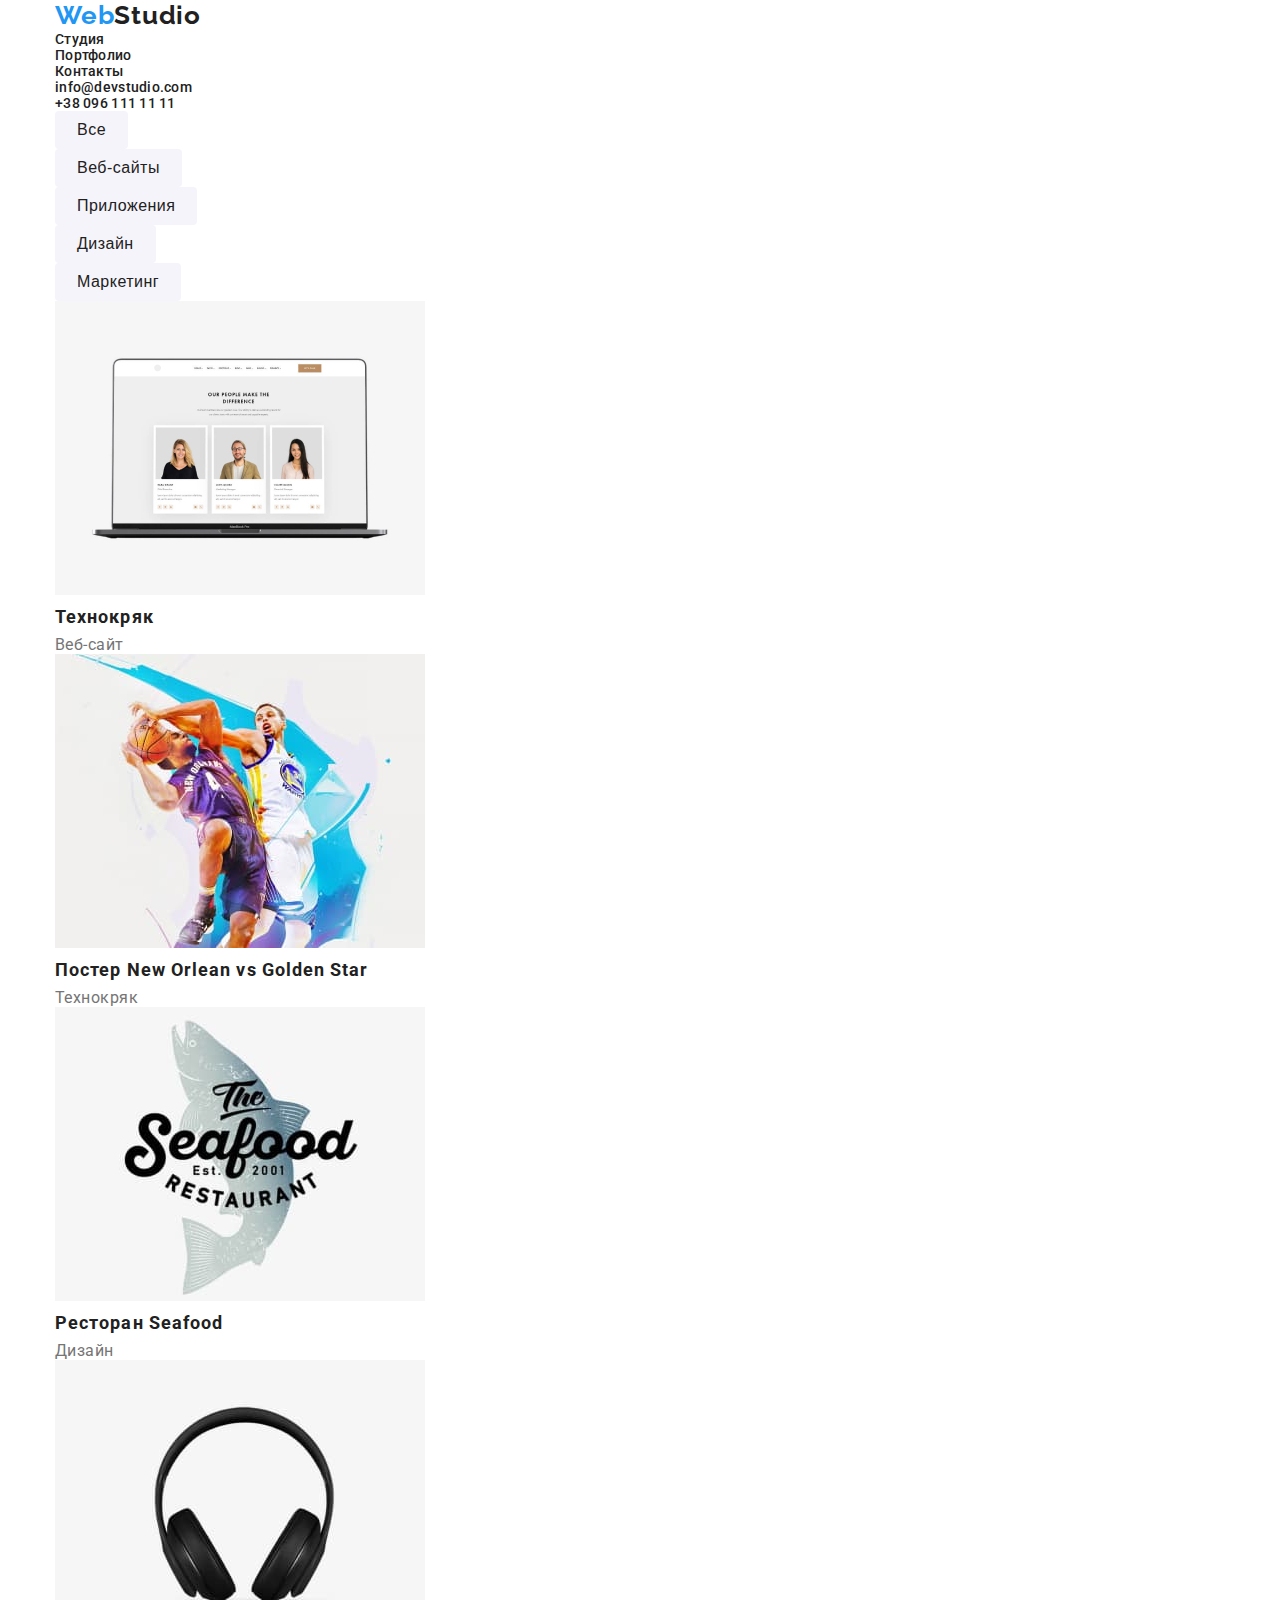
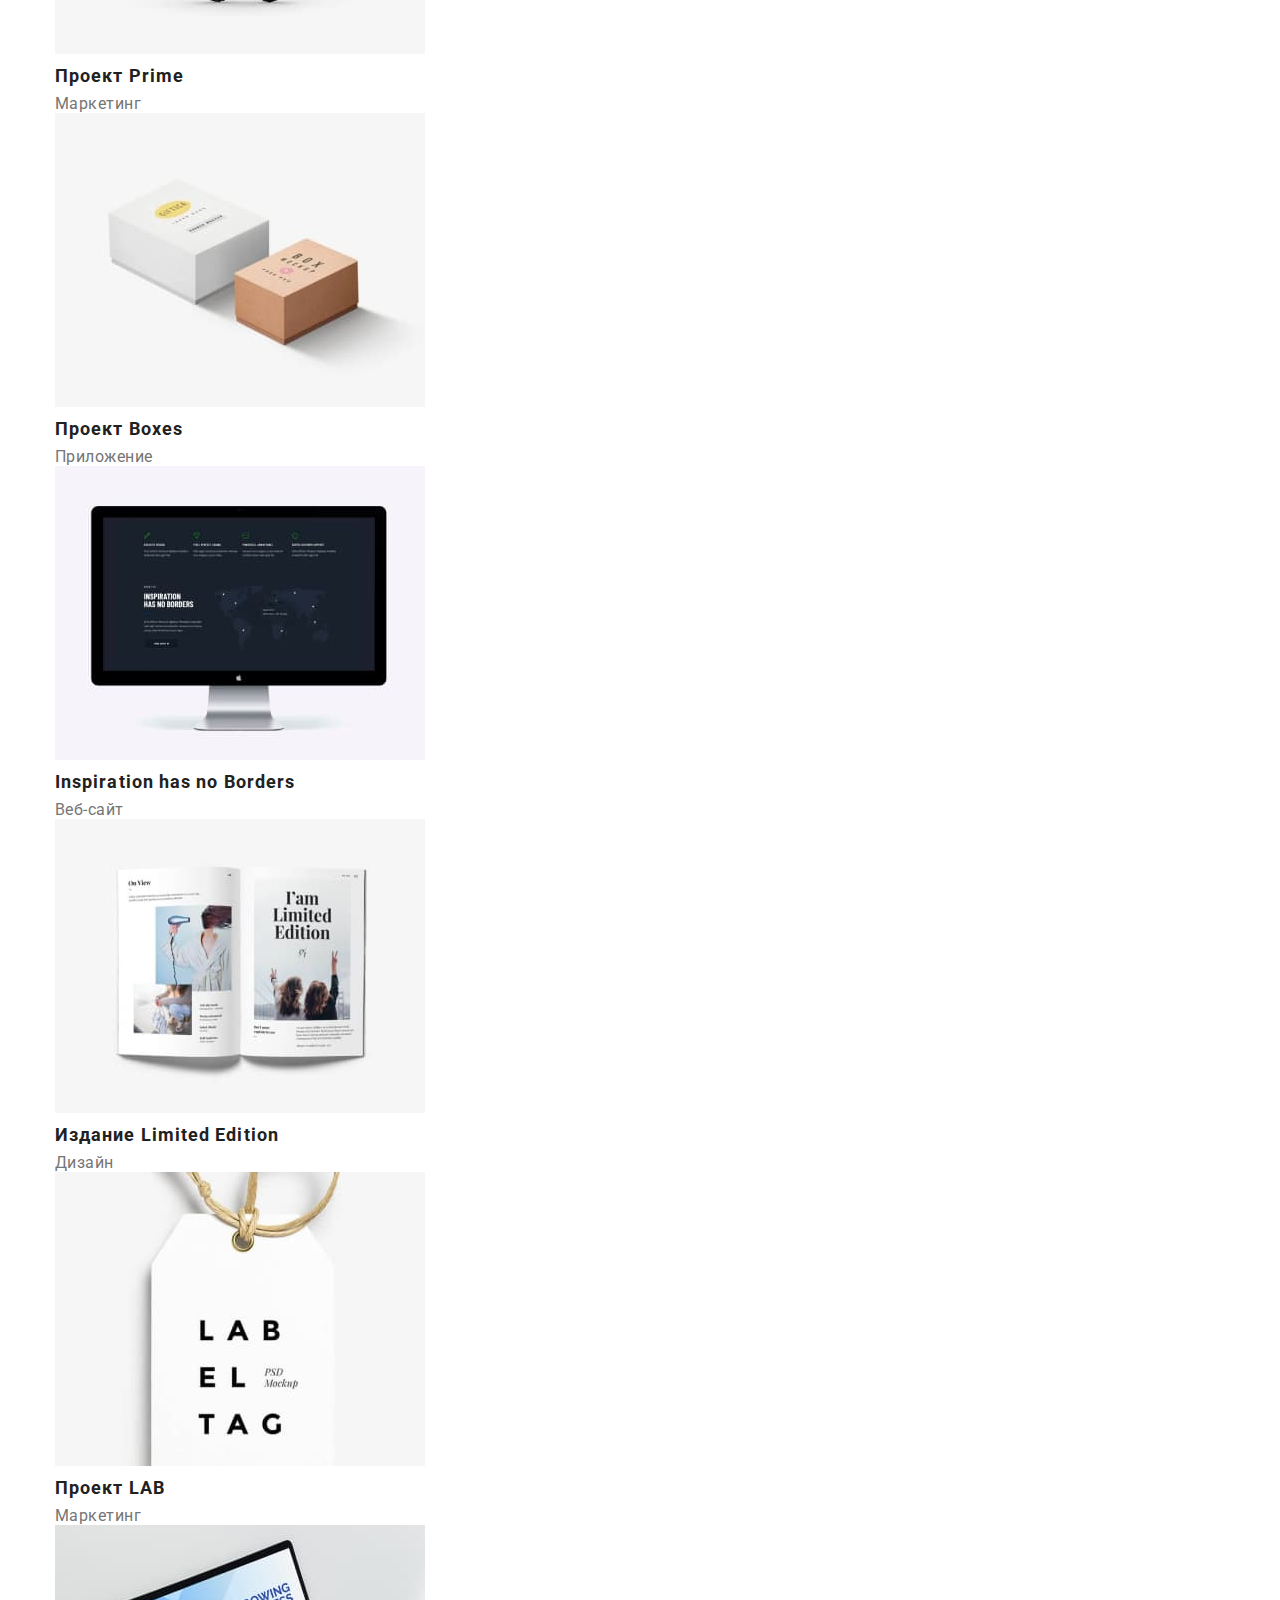
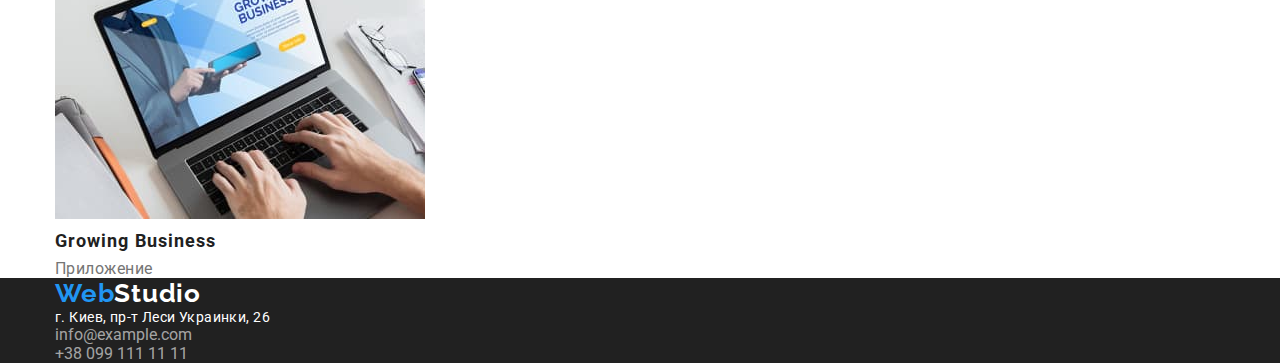
==== portfolio.html @ 6f57b1c8 "add1" ====
<!DOCTYPE html>
<html lang="ru">
<head>
    <meta charset="UTF-8">
    <meta http-equiv="X-UA-Compatible" content="IE=edge">
    <meta name="viewport" content="width=device-width, initial-scale=1.0">
    <title>Portfolio</title>
    <link rel="preconnect" href="https://fonts.gstatic.com">
    <link href="https://fonts.googleapis.com/css2?family=Raleway:wght@700&family=Roboto:wght@400;500;700;900&display=swap"
    rel="stylesheet">
    <link rel="stylesheet" href="./css/style.css">
</head>
<body>

<!--Шапка-->
<header>
    <div class="contanier">
        <a class="logo" href="#"><span class="web">Web</span><span class="studio">Studio</span></a>
        <nav>
            <ul class="nav-list">
                <li class="item"><a href="index.html">Студия</a></li>
                <li class="item"><a href="portfolio.html">Портфолио</a></li>
                <li class="item"><a href="#">Контакты</a></li>
            </ul>
        </nav>

        <ul class="nav-list">
            <li class="item"><a href="mailto:info@example.com">info@devstudio.com</a></li>
            <li class="item"><a href="tel:+380991111111">+38 096 111 11 11</a></li>
        </ul>
    </div>
</header>

<main>
    <section>
        <div class="contanier">
            <ul class="nav-list">
                <li class=""><button   class="btn" type="button">Все</button></li>
                <li class=""><button   class="btn" type="button">Веб-сайты</button></li>
                <li class=""><button   class="btn" type="button">Приложения</button></li>
                <li class=""><button   class="btn" type="button">Дизайн</button></li>
                <li class=""><button   class="btn" type="button">Маркетинг</button></li>
            </ul>

        </div>
    </section>

    <section>
        <div class="contanier">
            <ul class="nav-list">
                <li class="">
                    <a href="#"><img src="./images/img5.jpg" alt="#" width="370">
                      <h2 class="name">Технокряк</h2>
                      <p class="grup">Веб-сайт</p>
                   </a>
                </li>

                <li class="">
                    <a href="#"><img src="./images/img6.jpg" alt="#" width="370">
                        <h2 class="name">Постер New Orlean vs Golden Star</h2>
                        <p class="grup">Технокряк</p>
                    </a>
                </li>
                <li class="">
                    <a href="#"><img src="./images/img7.jpg" alt="#" width="370">
                        <h2 class="name">Ресторан Seafood</h2>
                        <p class="grup">Дизайн</p>
                    </a>
                </li>
                <li class="">
                    <a href="#"><img src="./images/img8.jpg" alt="#" width="370">
                        <h2 class="name">Проект Prime</h2>
                        <p class="grup">Маркетинг</p>
                    </a>
                </li>
                <li class="">
                    <a href="#"><img src="./images/img9.jpg" alt="#" width="370">
                        <h2 class="name">Проект Boxes</h2>
                        <p class="grup">Приложение</p>
                    </a>
                </li>
                <li class="">
                    <a href="#"><img src="./images/img10.jpg" alt="#" width="370">
                        <h2 class="name">Inspiration has no Borders</h2>
                        <p class="grup">Веб-сайт</p>
                    </a>
                </li>
                <li class="">
                    <a href="#"><img src="./images/img11.jpg" alt="#" width="370">
                        <h2 class="name">Издание Limited Edition</h2>
                        <p class="grup">Дизайн</p>
                    </a>
                </li>
                <li class="">
                    <a href="#"><img src="./images/img12.jpg" alt="#" width="370">
                        <h2 class="name">Проект LAB</h2>
                        <p class="grup">Маркетинг</p>
                    </a>
                </li>
                <li class="">
                    <a href="#"><img src="./images/img13.jpg" alt="#" width="370">
                        <h2 class="name">Growing Business</h2>
                        <p class="grup">Приложение</p>
                    </a>
                </li>
                
            </ul>
        </div>
    </section>

</main>

<!--Футер-->

<footer class="footer">
    <div class="contanier">
    
        <a class="logo" href="#"><span class="web">Web</span><span class="footer-studio">Studio</span></a> 
        <address>
            <p class="footer-adress"> г. Киев, пр-т Леси Украинки, 26</p>
            <ul class="nav-list">
                <li class="contact-footer"><a href="mailto:info@example.com">info@example.com</a></li>
                <li class="contact-footer"><a href="tel:+380991111111">+38 099 111 11 11</a></li>
            </ul>
        </address>
     
    </div>
</footer>



</body>
</html>
---- css/style.css ----
:root {
  --pretty-color: #2196f3;
  --while-color: #ffffff;
  --grey-color: #757575;
  --black-color: #212121;
  --blue-color: #2196f3;
  --light-blue:#188ce8;
  --dark-color: #2f303a;
  --light-color: #f5f4fa;
  --light-grey: rgba(255, 255, 255, 0.6);
  --sing-color:0px 4px 4px rgba(0, 0, 0, 0.15);

  --main-font: 'Roboto', sans-serif;
  --accent-font: 'Raleway', sans-serif;
}

* {
  box-sizing: border-box;
  margin: 0;
  padding: 0;
}

body {
  font-family: var(--main-font);
  font-style: normal;
  font-weight: 400;
  background: var(--while-color);
}

ul {
  list-style: none;
}

a {
  color: inherit;
  text-decoration: none;
}

.contanier {
  width: 1170px;
  margin: 0 auto;
}

/* HEADER STYLES */
.logo {
  font-family: Raleway;
  font-weight: bold;
  font-size: 26px;
  line-height: 1.192;
  letter-spacing: 0.03em;
}

.web {
  color: var(--pretty-color);
}
.studio {
  color: var(--black-color);
}

.section-one {
  background-color: var(--dark-color);
  text-align: center;
}
.section-three {
  background: var(--light-color);
}

.item {
  font-weight: 500;
  font-size: 14px;
  line-height: 1.142;
  letter-spacing: 0.02em;

  color: var(--black-color);
}
.item:hover {
  color: var(--pretty-color);
}

.bisnes {
  color: var(--while-color);

  font-weight: 900;
  font-size: 44px;
  line-height: 1.363;

  text-align: center;
  letter-spacing: 0.06em;
  text-transform: uppercase;
}

.sign-link {
  color: var(--while-color);
  background: var(--pretty-color);
  font-family: inherit;

  font-weight: 700;
  font-size: 16px;
  line-height: 1.875;
  letter-spacing: 0.06em;
  text-transform: uppercase;

  cursor: pointer;
  padding: 10px 32px;

  border-radius: 4px;
  box-shadow: var(--sing-color);
  border: none;
}

.sign-link:hover,
.sign-link:focus {
  color: var(--while-color);
  background: var(--light-blue);
  border: none;
}

.btn {
  color: var(--black-color);
  font-weight: 500;
  font-size: 16px;
  line-height: 1.625;
  letter-spacing: 0.03em;

  padding: 6px 22px;
  text-align: center;
  cursor: pointer;
  background: var(--light-color);
  border-radius: 4px;
  border: none;
}

.btn:focus,
.btn:hover {
  color: var(--while-color);
  background: var(--blue-color);

  border-radius: 4px;
}

.feature-title {
  color: var(--black-color);
  font-weight: bold;
  font-size: 14px;
  line-height: 1.143;
  letter-spacing: 0.03em;
  text-transform: uppercase;
}

.feature-content {
  color:var(--grey-color)
  font-weight: normal;
  font-size: 14px;
  line-height: 1.171;
  letter-spacing: 0.03em;
}

.title {
  color: var(--black-color);
  font-size: 36px;
  line-height: 42px;
  text-align: center;
  letter-spacing: 0.03em;
}

.card-team {
  color: var(--black-color);

  font-weight: 500;
  font-size: 16px;
  line-height: 1.188;
  letter-spacing: 0.03em;
}

.card-li {
  color: var(--grey-color);
}

.name {
  color: var(--black-color);

  font-weight: bold;
  font-size: 18px;
  letter-spacing: 0.06em;
  line-height: 2;
}

.grup {
  color: var(--grey-color);

  font-weight: normal;
  font-size: 16px;
  line-height: 1.187;
  letter-spacing: 0.03em;
}

/* FOOTER */
address {
  font-style: normal;
}

.footer {
  background: var(--black-color);
}

.footer-studio {
  color: var(--while-color);
}

.footer-adress {
  color: var(--while-color);

  font-weight: normal;
  font-size: 14px;
  line-height: 1.171;
  letter-spacing: 0.03em;
}

.contact-footer {
  color: var(--light-grey);
}
/* FOOTER */
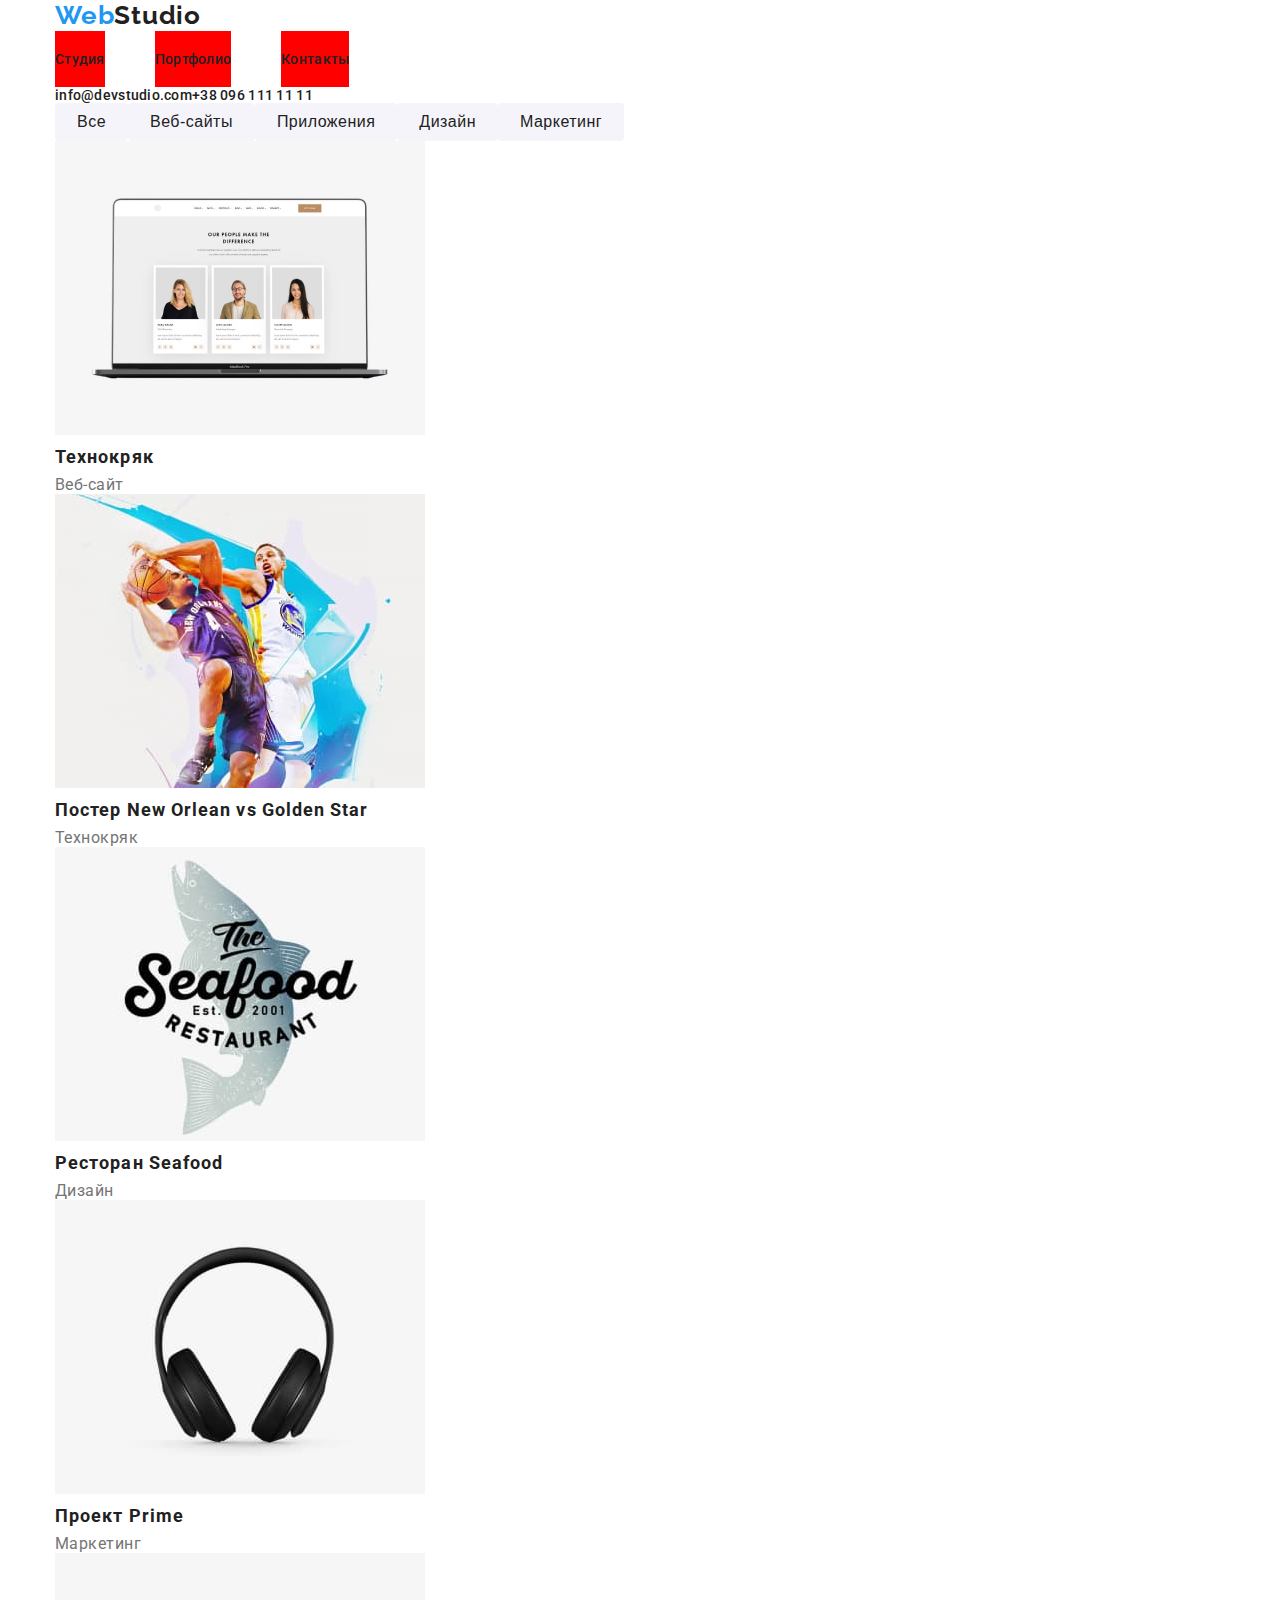
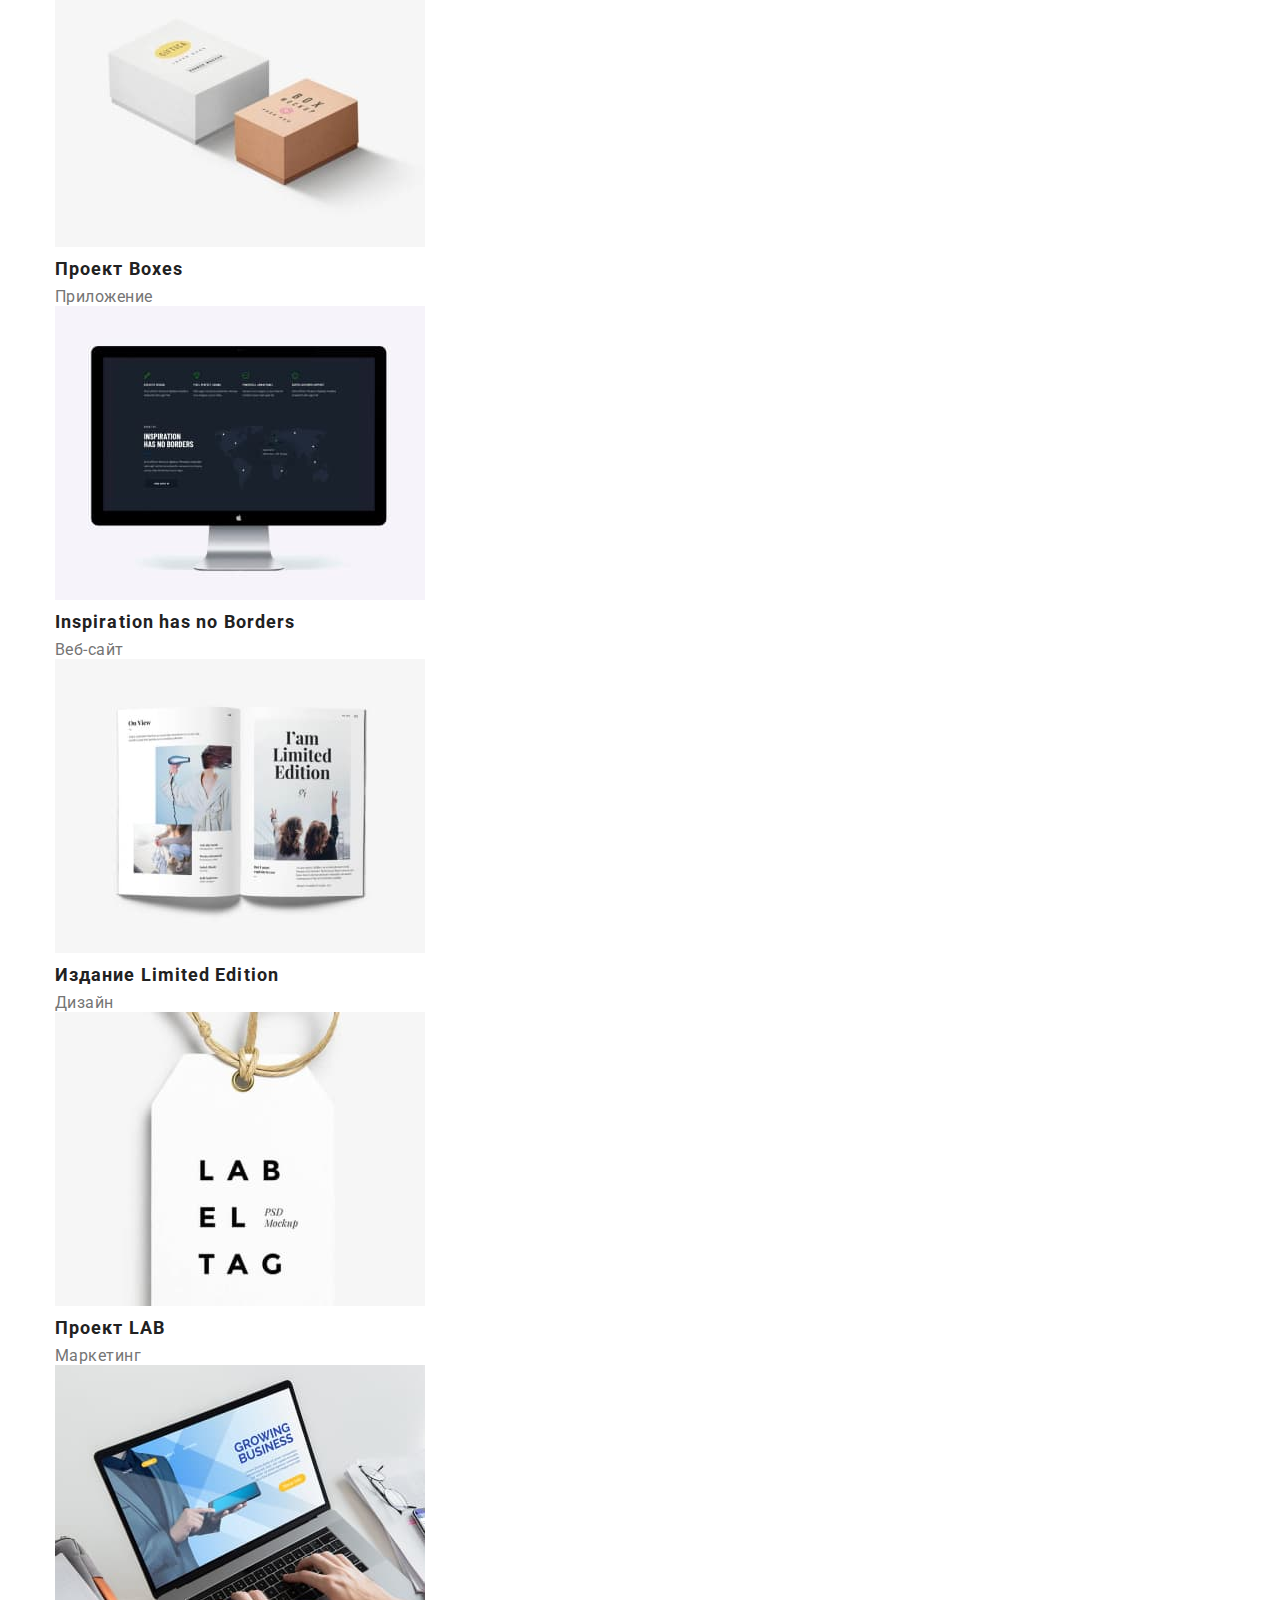
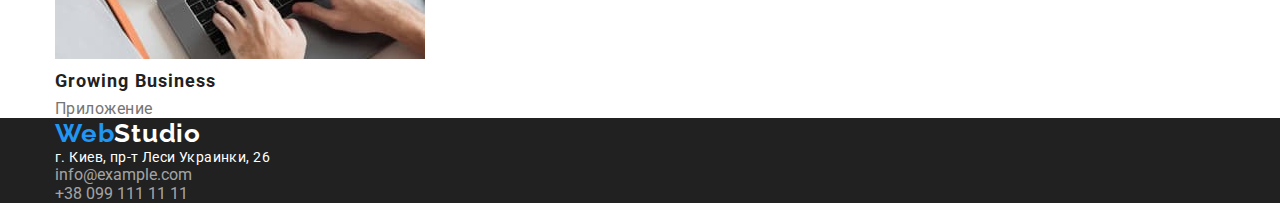
==== commit 738f4cd9: "add3" ====
--- a/portfolio.html
+++ b/portfolio.html
@@ -18,13 +18,13 @@
         <a class="logo" href="#"><span class="web">Web</span><span class="studio">Studio</span></a>
         <nav>
             <ul class="nav-list">
-                <li class="item"><a href="index.html">Студия</a></li>
-                <li class="item"><a href="portfolio.html">Портфолио</a></li>
-                <li class="item"><a href="#">Контакты</a></li>
+                <li class="item"><a class="link" href="index.html">Студия</a></li>
+                <li class="item"><a class="link" href="portfolio.html">Портфолио</a></li>
+                <li class="item"><a class="link" href="#">Контакты</a></li>
             </ul>
         </nav>
 
-        <ul class="nav-list">
+        <ul class="auth-list">
             <li class="item"><a href="mailto:info@example.com">info@devstudio.com</a></li>
             <li class="item"><a href="tel:+380991111111">+38 096 111 11 11</a></li>
         </ul>
@@ -47,7 +47,7 @@
 
     <section>
         <div class="contanier">
-            <ul class="nav-list">
+            <ul class="">
                 <li class="">
                     <a href="#"><img src="./images/img5.jpg" alt="#" width="370">
                       <h2 class="name">Технокряк</h2>
@@ -118,7 +118,7 @@
         <a class="logo" href="#"><span class="web">Web</span><span class="footer-studio">Studio</span></a> 
         <address>
             <p class="footer-adress"> г. Киев, пр-т Леси Украинки, 26</p>
-            <ul class="nav-list">
+            <ul class="">
                 <li class="contact-footer"><a href="mailto:info@example.com">info@example.com</a></li>
                 <li class="contact-footer"><a href="tel:+380991111111">+38 099 111 11 11</a></li>
             </ul>
--- a/css/style.css
+++ b/css/style.css
@@ -42,6 +42,29 @@
 }
 
 /* HEADER STYLES */
+.nav-list{
+  display: flex;
+}
+
+.nav-list .item {
+  background-color: red;
+  margin-right: 50px;
+}
+
+.nav-list .item:last-child{
+margin-right: 0;
+} 
+
+.nav-list .link {
+  display: block;
+  padding-top: 20px;
+  padding-bottom: 20px;
+}
+
+.auth-list {
+  display: flex;
+}
+
 .logo {
   font-family: Raleway;
   font-weight: bold;
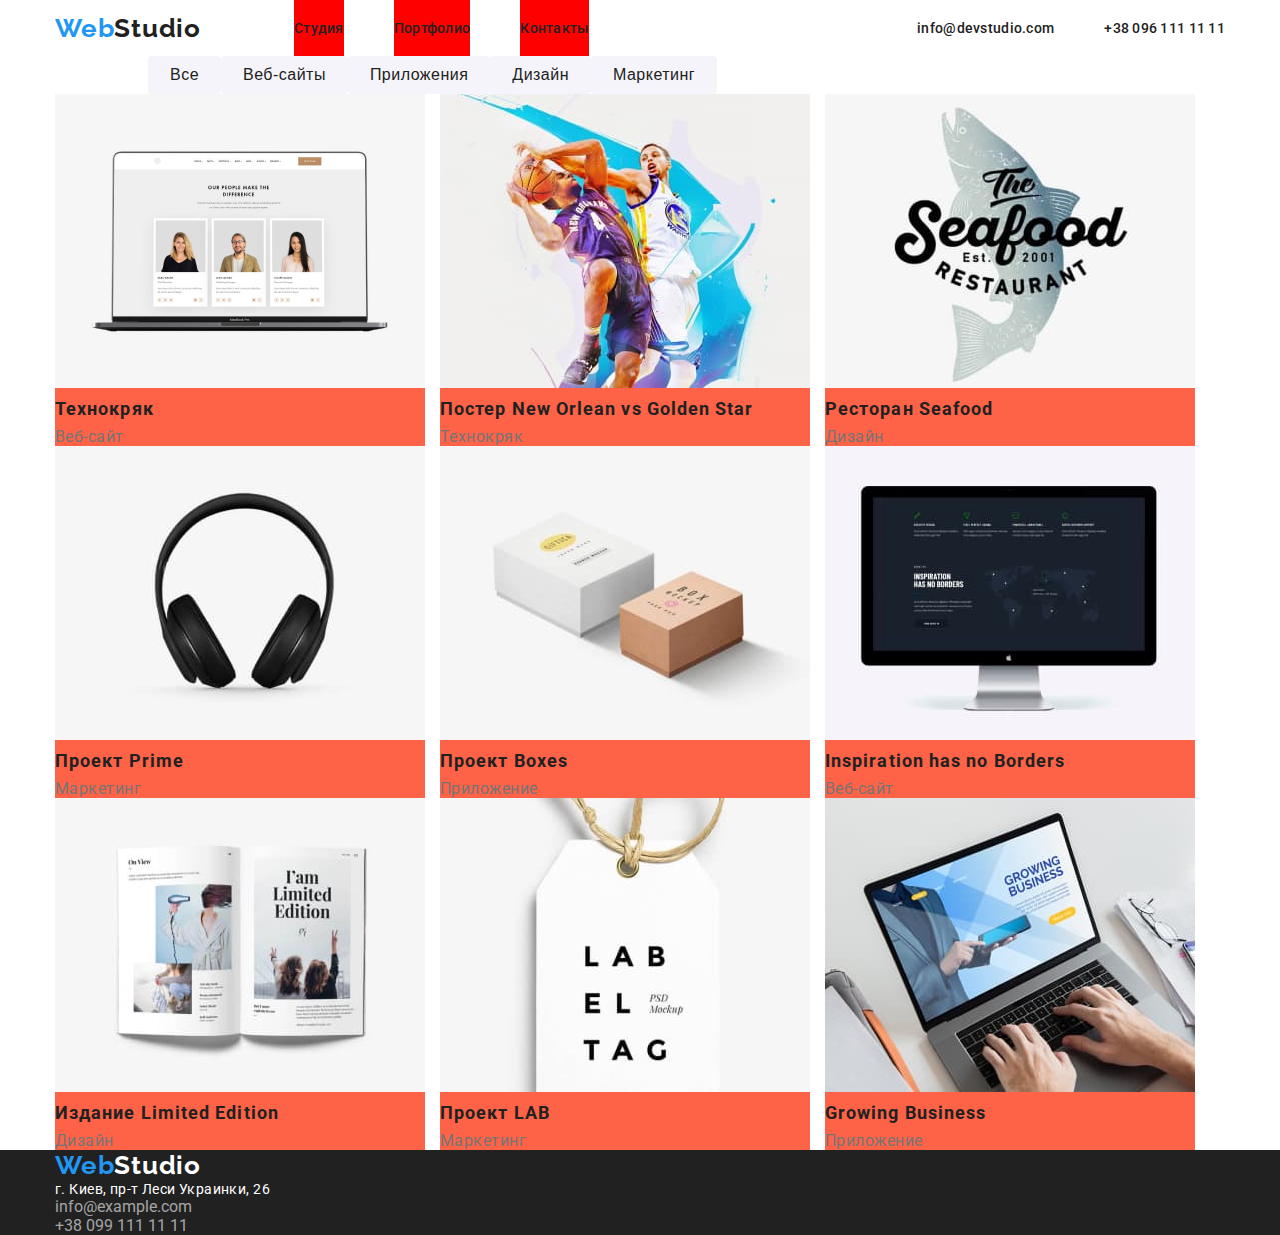
==== commit e3dea01a: "add4" ====
--- a/portfolio.html
+++ b/portfolio.html
@@ -14,7 +14,7 @@
 
 <!--Шапка-->
 <header>
-    <div class="contanier">
+    <div class="contanier main-nav">
         <a class="logo" href="#"><span class="web">Web</span><span class="studio">Studio</span></a>
         <nav>
             <ul class="nav-list">
@@ -28,6 +28,7 @@
             <li class="item"><a href="mailto:info@example.com">info@devstudio.com</a></li>
             <li class="item"><a href="tel:+380991111111">+38 096 111 11 11</a></li>
         </ul>
+    </div>
     </div>
 </header>
 
@@ -47,57 +48,57 @@
 
     <section>
         <div class="contanier">
-            <ul class="">
-                <li class="">
+            <ul class="portfolio-list">
+                <li class="item">
                     <a href="#"><img src="./images/img5.jpg" alt="#" width="370">
                       <h2 class="name">Технокряк</h2>
                       <p class="grup">Веб-сайт</p>
                    </a>
                 </li>
 
-                <li class="">
+                <li class="item">
                     <a href="#"><img src="./images/img6.jpg" alt="#" width="370">
                         <h2 class="name">Постер New Orlean vs Golden Star</h2>
                         <p class="grup">Технокряк</p>
                     </a>
                 </li>
-                <li class="">
+                <li class="item">
                     <a href="#"><img src="./images/img7.jpg" alt="#" width="370">
                         <h2 class="name">Ресторан Seafood</h2>
                         <p class="grup">Дизайн</p>
                     </a>
                 </li>
-                <li class="">
+                <li class="item">
                     <a href="#"><img src="./images/img8.jpg" alt="#" width="370">
                         <h2 class="name">Проект Prime</h2>
                         <p class="grup">Маркетинг</p>
                     </a>
                 </li>
-                <li class="">
+                <li class="item">
                     <a href="#"><img src="./images/img9.jpg" alt="#" width="370">
                         <h2 class="name">Проект Boxes</h2>
                         <p class="grup">Приложение</p>
                     </a>
                 </li>
-                <li class="">
+                <li class="item">
                     <a href="#"><img src="./images/img10.jpg" alt="#" width="370">
                         <h2 class="name">Inspiration has no Borders</h2>
                         <p class="grup">Веб-сайт</p>
                     </a>
                 </li>
-                <li class="">
+                <li class="item">
                     <a href="#"><img src="./images/img11.jpg" alt="#" width="370">
                         <h2 class="name">Издание Limited Edition</h2>
                         <p class="grup">Дизайн</p>
                     </a>
                 </li>
-                <li class="">
+                <li class="item">
                     <a href="#"><img src="./images/img12.jpg" alt="#" width="370">
                         <h2 class="name">Проект LAB</h2>
                         <p class="grup">Маркетинг</p>
                     </a>
                 </li>
-                <li class="">
+                <li class="item">
                     <a href="#"><img src="./images/img13.jpg" alt="#" width="370">
                         <h2 class="name">Growing Business</h2>
                         <p class="grup">Приложение</p>
--- a/css/style.css
+++ b/css/style.css
@@ -37,13 +37,23 @@
 }
 
 .contanier {
-  width: 1170px;
+  width: 1200px;
   margin: 0 auto;
+  padding-left: 15px;
+  padding-right: 15px;
 }
 
 /* HEADER STYLES */
+
+/* NAV */
+.main-nav {
+  display: flex;
+  align-items: center;
+}
+
 .nav-list{
   display: flex;
+  margin-left: 93px;
 }
 
 .nav-list .item {
@@ -61,10 +71,17 @@
   padding-bottom: 20px;
 }
 
+/* AUTH_LIST */
 .auth-list {
   display: flex;
-}
-
+  margin-left: auto;
+}
+
+.auth-list .item+ .item {
+  margin-left: 50px;
+}
+
+/* LOGO */
 .logo {
   font-family: Raleway;
   font-weight: bold;
@@ -89,12 +106,13 @@
 }
 
 .item {
+  color: var(--black-color);
+
   font-weight: 500;
   font-size: 14px;
   line-height: 1.142;
   letter-spacing: 0.02em;
 
-  color: var(--black-color);
 }
 .item:hover {
   color: var(--pretty-color);
@@ -102,6 +120,7 @@
 
 .bisnes {
   color: var(--while-color);
+  margin-bottom: 40px;
 
   font-weight: 900;
   font-size: 44px;
@@ -161,6 +180,43 @@
   border-radius: 4px;
 }
 
+.feature-list,
+.portfolio-list {
+  display: flex;
+  flex-wrap: wrap;
+}
+
+
+.feature-list .item {
+  width: 370px;
+  margin-right: 15px;
+  background-color: tomato;
+}
+
+.feature-list .item:nth-child(2n) {
+  margin-right: 0;
+}
+.feature-list .card {
+  margin-right: 30px;
+}
+.feature-list .card:nth-child(4n) {
+  margin-right:0;
+}
+.feature-list .work {
+  margin-right: 30px;
+}
+.feature-list .work:nth-child(3n) {
+  margin-right: 0;
+}
+.portfolio-list .item {
+  width: 370px;
+  margin-right: 15px;
+  background-color: tomato;
+}
+
+.portfolio-list .item:nth-child(3n) {
+  margin-right: 0;
+}
 .feature-title {
   color: var(--black-color);
   font-weight: bold;
@@ -178,6 +234,7 @@
   letter-spacing: 0.03em;
 }
 
+
 .title {
   color: var(--black-color);
   font-size: 36px;
@@ -243,3 +300,4 @@
   color: var(--light-grey);
 }
 /* FOOTER */
+
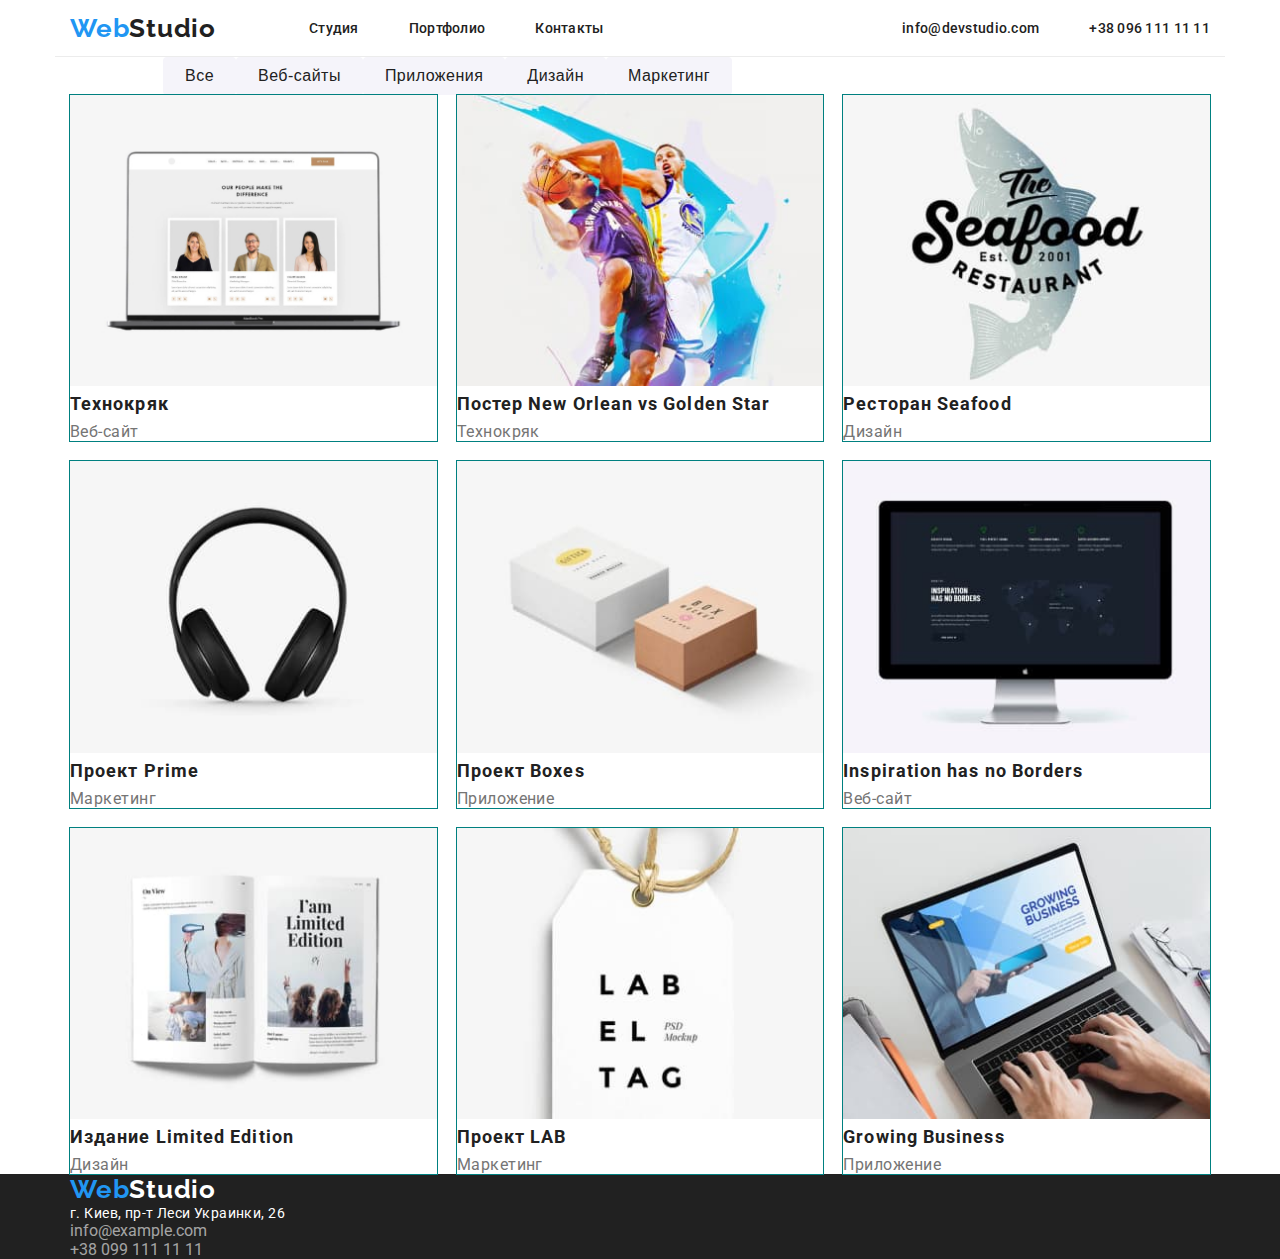
==== commit e57ccaf1: "add5" ====
--- a/portfolio.html
+++ b/portfolio.html
@@ -131,4 +131,7 @@
 
 
 </body>
-</html>+</html>
+
+
+
--- a/css/style.css
+++ b/css/style.css
@@ -31,13 +31,27 @@
   list-style: none;
 }
 
+h1,
+h2,
+h3,
+h4,
+h5,
+h6,
+p {
+  margin: 0;
+}
+img {
+  display: block;
+  max-width: 100%;
+}
+
 a {
   color: inherit;
   text-decoration: none;
 }
 
 .contanier {
-  width: 1200px;
+  width: 1170px;
   margin: 0 auto;
   padding-left: 15px;
   padding-right: 15px;
@@ -49,6 +63,7 @@
 .main-nav {
   display: flex;
   align-items: center;
+  border-bottom: 1px solid #ECECEC;
 }
 
 .nav-list{
@@ -57,7 +72,6 @@
 }
 
 .nav-list .item {
-  background-color: red;
   margin-right: 50px;
 }
 
@@ -97,10 +111,15 @@
   color: var(--black-color);
 }
 
+/* SECTION */
 .section-one {
   background-color: var(--dark-color);
   text-align: center;
 }
+.section-two{
+
+}
+
 .section-three {
   background: var(--light-color);
 }
@@ -112,8 +131,8 @@
   font-size: 14px;
   line-height: 1.142;
   letter-spacing: 0.02em;
-
-}
+}
+
 .item:hover {
   color: var(--pretty-color);
 }
@@ -121,16 +140,19 @@
 .bisnes {
   color: var(--while-color);
   margin-bottom: 40px;
+  padding-top: 200px;
 
   font-weight: 900;
   font-size: 44px;
   line-height: 1.363;
+  
 
   text-align: center;
   letter-spacing: 0.06em;
   text-transform: uppercase;
 }
 
+/* SING */
 .sign-link {
   color: var(--while-color);
   background: var(--pretty-color);
@@ -142,6 +164,8 @@
   letter-spacing: 0.06em;
   text-transform: uppercase;
 
+  margin-bottom: 210px;
+
   cursor: pointer;
   padding: 10px 32px;
 
@@ -150,13 +174,14 @@
   border: none;
 }
 
-.sign-link:hover,
-.sign-link:focus {
+.sign-link :hover,
+.sign-link :focus {
   color: var(--while-color);
   background: var(--light-blue);
   border: none;
 }
 
+/* BTN */
 .btn {
   color: var(--black-color);
   font-weight: 500;
@@ -180,59 +205,71 @@
   border-radius: 4px;
 }
 
-.feature-list,
+/* FEATURE */
+.feature-list{
+  display: flex;
+  padding-top: 50px;
+  padding-bottom: 94px;
+}
+
+.feature-list .item {
+  margin-right: 30px;
+  margin-bottom: 94px;
+
+}
+
+.feature-list .item:nth-child(4n) {
+  margin-right: 0;
+}
+
+.feature-list .card {
+  margin-right: 30px;
+}
+
+.feature-list .card:nth-child(4n) {
+  margin-right:0;
+}
+
+.feature-list .work {
+  margin-right: 30px;
+}
+
+.feature-list .work:nth-child(3n) {
+  margin-right: 0;
+}
+
+
+
+/* PORTFOLIO */
+
 .portfolio-list {
   display: flex;
+
+
   flex-wrap: wrap;
-}
-
-
-.feature-list .item {
-  width: 370px;
+  margin-left: -20px;
+  margin-top: -20px;
+}
+
+.portfolio-list > .item{
+  outline: 1px solid teal;
+  flex-basis: calc(100% / 3 - 20px);
+  margin-left: 20px;
+  margin-top: 20px;
+}
+/*
+.portfolio-list .item {
+  width: 370px; 
   margin-right: 15px;
   background-color: tomato;
-}
-
-.feature-list .item:nth-child(2n) {
-  margin-right: 0;
-}
-.feature-list .card {
-  margin-right: 30px;
-}
-.feature-list .card:nth-child(4n) {
-  margin-right:0;
-}
-.feature-list .work {
-  margin-right: 30px;
-}
-.feature-list .work:nth-child(3n) {
-  margin-right: 0;
-}
-.portfolio-list .item {
-  width: 370px;
-  margin-right: 15px;
-  background-color: tomato;
+  text-align: center;
 }
 
 .portfolio-list .item:nth-child(3n) {
   margin-right: 0;
 }
-.feature-title {
-  color: var(--black-color);
-  font-weight: bold;
-  font-size: 14px;
-  line-height: 1.143;
-  letter-spacing: 0.03em;
-  text-transform: uppercase;
-}
-
-.feature-content {
-  color:var(--grey-color)
-  font-weight: normal;
-  font-size: 14px;
-  line-height: 1.171;
-  letter-spacing: 0.03em;
-}
+*/
+
 
 
 .title {
@@ -241,6 +278,8 @@
   line-height: 42px;
   text-align: center;
   letter-spacing: 0.03em;
+
+  padding-top: 94px;
 }
 
 .card-team {
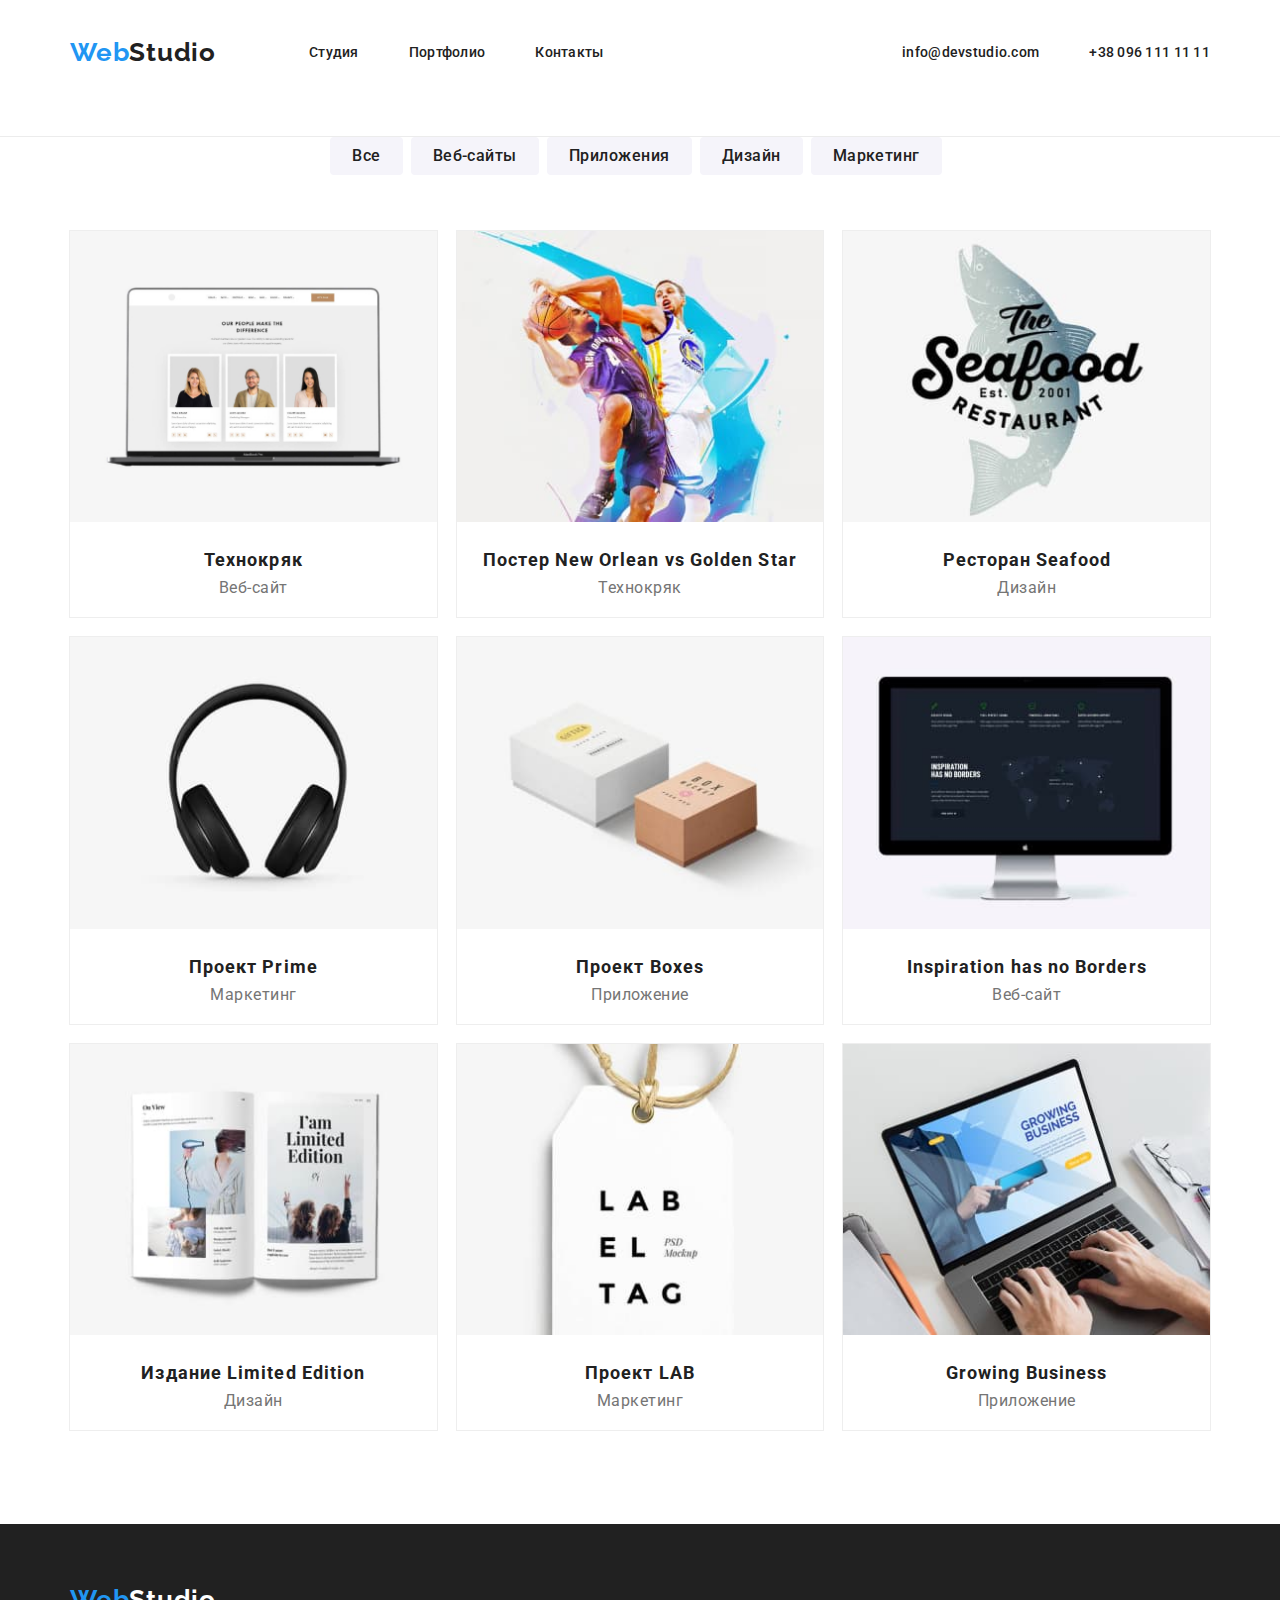
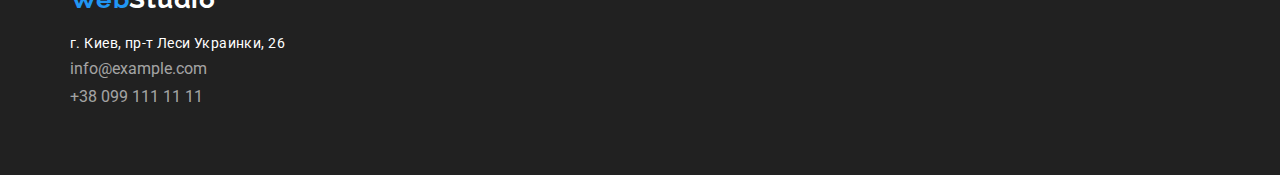
==== commit a27fe17d: "add6" ====
--- a/portfolio.html
+++ b/portfolio.html
@@ -8,11 +8,13 @@
     <link rel="preconnect" href="https://fonts.gstatic.com">
     <link href="https://fonts.googleapis.com/css2?family=Raleway:wght@700&family=Roboto:wght@400;500;700;900&display=swap"
     rel="stylesheet">
+    <link rel="stylesheet" href="./css/normolize.css">
     <link rel="stylesheet" href="./css/style.css">
 </head>
 <body>
 
 <!--Шапка-->
+
 <header>
     <div class="contanier main-nav">
         <a class="logo" href="#"><span class="web">Web</span><span class="studio">Studio</span></a>
@@ -33,9 +35,9 @@
 </header>
 
 <main>
-    <section>
+    <section class="nav-btn">
         <div class="contanier">
-            <ul class="nav-list">
+            <ul class="nav-list-btn">
                 <li class=""><button   class="btn" type="button">Все</button></li>
                 <li class=""><button   class="btn" type="button">Веб-сайты</button></li>
                 <li class=""><button   class="btn" type="button">Приложения</button></li>
@@ -115,7 +117,7 @@
 
 <footer class="footer">
     <div class="contanier">
-    
+        <div class="footer-logo">
         <a class="logo" href="#"><span class="web">Web</span><span class="footer-studio">Studio</span></a> 
         <address>
             <p class="footer-adress"> г. Киев, пр-т Леси Украинки, 26</p>
@@ -124,7 +126,7 @@
                 <li class="contact-footer"><a href="tel:+380991111111">+38 099 111 11 11</a></li>
             </ul>
         </address>
-     
+     </div>
     </div>
 </footer>
 
--- a/css/normolize.css
+++ b/css/normolize.css
@@ -0,0 +1,298 @@
+/*! modern-normalize v1.0.0 | MIT License | https://github.com/sindresorhus/modern-normalize */
+
+/*
+Document
+========
+*/
+
+/**
+Use a better box model (opinionated).
+*/
+
+*,
+*::before,
+*::after {
+	box-sizing: border-box;
+}
+
+/**
+Use a more readable tab size (opinionated).
+*/
+
+:root {
+	-moz-tab-size: 4;
+	tab-size: 4;
+}
+
+/**
+1. Correct the line height in all browsers.
+2. Prevent adjustments of font size after orientation changes in iOS.
+*/
+
+html {
+	line-height: 1.15; /* 1 */
+	-webkit-text-size-adjust: 100%; /* 2 */
+}
+
+/*
+Sections
+========
+*/
+
+/**
+Remove the margin in all browsers.
+*/
+
+body {
+	margin: 0;
+}
+
+/**
+Improve consistency of default fonts in all browsers. (https://github.com/sindresorhus/modern-normalize/issues/3)
+*/
+
+body {
+	font-family:
+		system-ui,
+		-apple-system, /* Firefox supports this but not yet `system-ui` */
+		'Segoe UI',
+		Roboto,
+		Helvetica,
+		Arial,
+		sans-serif,
+		'Apple Color Emoji',
+		'Segoe UI Emoji';
+}
+
+/*
+Grouping content
+================
+*/
+
+/**
+1. Add the correct height in Firefox.
+2. Correct the inheritance of border color in Firefox. (https://bugzilla.mozilla.org/show_bug.cgi?id=190655)
+*/
+
+hr {
+	height: 0; /* 1 */
+	color: inherit; /* 2 */
+}
+
+/*
+Text-level semantics
+====================
+*/
+
+/**
+Add the correct text decoration in Chrome, Edge, and Safari.
+*/
+
+abbr[title] {
+	text-decoration: underline dotted;
+}
+
+/**
+Add the correct font weight in Edge and Safari.
+*/
+
+b,
+strong {
+	font-weight: bolder;
+}
+
+/**
+1. Improve consistency of default fonts in all browsers. (https://github.com/sindresorhus/modern-normalize/issues/3)
+2. Correct the odd 'em' font sizing in all browsers.
+*/
+
+code,
+kbd,
+samp,
+pre {
+	font-family:
+		ui-monospace,
+		SFMono-Regular,
+		Consolas,
+		'Liberation Mono',
+		Menlo,
+		monospace; /* 1 */
+	font-size: 1em; /* 2 */
+}
+
+/**
+Add the correct font size in all browsers.
+*/
+
+small {
+	font-size: 80%;
+}
+
+/**
+Prevent 'sub' and 'sup' elements from affecting the line height in all browsers.
+*/
+
+sub,
+sup {
+	font-size: 75%;
+	line-height: 0;
+	position: relative;
+	vertical-align: baseline;
+}
+
+sub {
+	bottom: -0.25em;
+}
+
+sup {
+	top: -0.5em;
+}
+
+/*
+Tabular data
+============
+*/
+
+/**
+1. Remove text indentation from table contents in Chrome and Safari. (https://bugs.chromium.org/p/chromium/issues/detail?id=999088, https://bugs.webkit.org/show_bug.cgi?id=201297)
+2. Correct table border color inheritance in all Chrome and Safari. (https://bugs.chromium.org/p/chromium/issues/detail?id=935729, https://bugs.webkit.org/show_bug.cgi?id=195016)
+*/
+
+table {
+	text-indent: 0; /* 1 */
+	border-color: inherit; /* 2 */
+}
+
+/*
+Forms
+=====
+*/
+
+/**
+1. Change the font styles in all browsers.
+2. Remove the margin in Firefox and Safari.
+*/
+
+button,
+input,
+optgroup,
+select,
+textarea {
+	font-family: inherit; /* 1 */
+	font-size: 100%; /* 1 */
+	line-height: 1.15; /* 1 */
+	margin: 0; /* 2 */
+}
+
+/**
+Remove the inheritance of text transform in Edge and Firefox.
+1. Remove the inheritance of text transform in Firefox.
+*/
+
+button,
+select { /* 1 */
+	text-transform: none;
+}
+
+/**
+Correct the inability to style clickable types in iOS and Safari.
+*/
+
+button,
+[type='button'],
+[type='reset'],
+[type='submit'] {
+	-webkit-appearance: button;
+}
+
+/**
+Remove the inner border and padding in Firefox.
+*/
+
+::-moz-focus-inner {
+	border-style: none;
+	padding: 0;
+}
+
+/**
+Restore the focus styles unset by the previous rule.
+*/
+
+:-moz-focusring {
+	outline: 1px dotted ButtonText;
+}
+
+/**
+Remove the additional ':invalid' styles in Firefox.
+See: https://github.com/mozilla/gecko-dev/blob/2f9eacd9d3d995c937b4251a5557d95d494c9be1/layout/style/res/forms.css#L728-L737
+*/
+
+:-moz-ui-invalid {
+	box-shadow: none;
+}
+
+/**
+Remove the padding so developers are not caught out when they zero out 'fieldset' elements in all browsers.
+*/
+
+legend {
+	padding: 0;
+}
+
+/**
+Add the correct vertical alignment in Chrome and Firefox.
+*/
+
+progress {
+	vertical-align: baseline;
+}
+
+/**
+Correct the cursor style of increment and decrement buttons in Safari.
+*/
+
+::-webkit-inner-spin-button,
+::-webkit-outer-spin-button {
+	height: auto;
+}
+
+/**
+1. Correct the odd appearance in Chrome and Safari.
+2. Correct the outline style in Safari.
+*/
+
+[type='search'] {
+	-webkit-appearance: textfield; /* 1 */
+	outline-offset: -2px; /* 2 */
+}
+
+/**
+Remove the inner padding in Chrome and Safari on macOS.
+*/
+
+::-webkit-search-decoration {
+	-webkit-appearance: none;
+}
+
+/**
+1. Correct the inability to style clickable types in iOS and Safari.
+2. Change font properties to 'inherit' in Safari.
+*/
+
+::-webkit-file-upload-button {
+	-webkit-appearance: button; /* 1 */
+	font: inherit; /* 2 */
+}
+
+/*
+Interactive
+===========
+*/
+
+/*
+Add the correct display in Chrome and Safari.
+*/
+
+summary {
+	display: list-item;
+}--- a/css/style.css
+++ b/css/style.css
@@ -40,6 +40,7 @@
 p {
   margin: 0;
 }
+
 img {
   display: block;
   max-width: 100%;
@@ -63,12 +64,17 @@
 .main-nav {
   display: flex;
   align-items: center;
-  border-bottom: 1px solid #ECECEC;
+ 
+  margin-bottom: 56px;
+  padding-top: 24px;
+  
 }
 
 .nav-list{
   display: flex;
   margin-left: 93px;
+ 
+  justify-content: center;
 }
 
 .nav-list .item {
@@ -84,6 +90,37 @@
   padding-top: 20px;
   padding-bottom: 20px;
 }
+.nav-list-btn {
+  display: flex;
+  margin-bottom: 56px;
+  justify-content: center;
+}
+
+/* BTN */
+.btn {
+  color: var(--black-color);
+  font-weight: 500;
+  font-size: 16px;
+  line-height: 1.625;
+  letter-spacing: 0.03em;
+
+  margin-right: 8px;
+  padding: 6px 22px;
+  text-align: center;
+  
+  cursor: pointer;
+  background: #F5F4FA;
+  border-radius: 4px;
+  border: none;
+}
+
+.btn:focus,
+.btn:hover {
+  color: var(--while-color);
+  background-color:  #188CE8;
+  border-radius: 4px;
+}
+/* BTN */
 
 /* AUTH_LIST */
 .auth-list {
@@ -95,7 +132,10 @@
   margin-left: 50px;
 }
 
+/* AUTH_LIST */
+
 /* LOGO */
+
 .logo {
   font-family: Raleway;
   font-weight: bold;
@@ -110,20 +150,23 @@
 .studio {
   color: var(--black-color);
 }
+/* LOGO */
 
 /* SECTION */
+
 .section-one {
   background-color: var(--dark-color);
   text-align: center;
 }
-.section-two{
-
-}
 
 .section-three {
   background: var(--light-color);
 }
 
+/* SECTION */
+
+
+/* ITEM */
 .item {
   color: var(--black-color);
 
@@ -137,6 +180,10 @@
   color: var(--pretty-color);
 }
 
+/* ITEM */
+
+/* BISNES */
+
 .bisnes {
   color: var(--while-color);
   margin-bottom: 40px;
@@ -144,18 +191,20 @@
 
   font-weight: 900;
   font-size: 44px;
-  line-height: 1.363;
+  /* line-height: 1.363; */
   
-
   text-align: center;
   letter-spacing: 0.06em;
   text-transform: uppercase;
 }
 
-/* SING */
+/* BISNES */
+
+/* SING-LINK*/
+
 .sign-link {
   color: var(--while-color);
-  background: var(--pretty-color);
+  background: var(--blue-color);
   font-family: inherit;
 
   font-weight: 700;
@@ -174,48 +223,26 @@
   border: none;
 }
 
-.sign-link :hover,
-.sign-link :focus {
-  color: var(--while-color);
-  background: var(--light-blue);
+.sign-link:hover,
+.sign-link:focus {
+  color: var(--while-color);
+  background:var(--light-blue);
+ 
   border: none;
 }
 
-/* BTN */
-.btn {
-  color: var(--black-color);
-  font-weight: 500;
-  font-size: 16px;
-  line-height: 1.625;
-  letter-spacing: 0.03em;
-
-  padding: 6px 22px;
-  text-align: center;
-  cursor: pointer;
-  background: var(--light-color);
-  border-radius: 4px;
-  border: none;
-}
-
-.btn:focus,
-.btn:hover {
-  color: var(--while-color);
-  background: var(--blue-color);
-
-  border-radius: 4px;
-}
-
-/* FEATURE */
+/* SING-LINK*/
+
+/* FEATURE-LIST*/
+
 .feature-list{
   display: flex;
-  padding-top: 50px;
+  padding-top: 94px;
   padding-bottom: 94px;
 }
 
 .feature-list .item {
   margin-right: 30px;
-  margin-bottom: 94px;
-
 }
 
 .feature-list .item:nth-child(4n) {
@@ -238,25 +265,35 @@
   margin-right: 0;
 }
 
-
-
-/* PORTFOLIO */
+.feature-title {
+  margin-bottom: 10px;
+}
+
+/* FEATURE-LIST*/
+
+/* PORTFOLIO-LIST*/
 
 .portfolio-list {
   display: flex;
-
-
   flex-wrap: wrap;
+  text-align: center;
+  padding-bottom: 94px;
+
   margin-left: -20px;
   margin-top: -20px;
 }
 
+.nav-btn {
+  border-top: 1px solid #ECECEC;
+}
 .portfolio-list > .item{
-  outline: 1px solid teal;
+  outline: 1px solid #EEEEEE;
+  /* outline: 1px solid red;  */
   flex-basis: calc(100% / 3 - 20px);
   margin-left: 20px;
   margin-top: 20px;
 }
+
 /*
 .portfolio-list .item {
   width: 370px; 
@@ -269,8 +306,9 @@
   margin-right: 0;
 }
 */
-
-
+/* PORTFOLIO-LIST*/
+
+/* TITLE */
 
 .title {
   color: var(--black-color);
@@ -280,6 +318,14 @@
   letter-spacing: 0.03em;
 
   padding-top: 94px;
+}
+
+/* TITLE */
+
+/* CARD */
+
+.card {
+  text-align: center;
 }
 
 .card-team {
@@ -289,6 +335,10 @@
   font-size: 16px;
   line-height: 1.188;
   letter-spacing: 0.03em;
+
+  margin-bottom: 10px;
+  margin-top: 30px;
+ 
 }
 
 .card-li {
@@ -302,6 +352,7 @@
   font-size: 18px;
   letter-spacing: 0.06em;
   line-height: 2;
+  padding-top: 20px;
 }
 
 .grup {
@@ -311,10 +362,15 @@
   font-size: 16px;
   line-height: 1.187;
   letter-spacing: 0.03em;
-}
+
+  padding-bottom: 20px;
+}
+
+/* CARD */
 
 /* FOOTER */
-address {
+
+.address {
   font-style: normal;
 }
 
@@ -328,15 +384,28 @@
 
 .footer-adress {
   color: var(--while-color);
+
+  margin-bottom: 9px;
+  margin-top: 20px;
 
   font-weight: normal;
   font-size: 14px;
   line-height: 1.171;
   letter-spacing: 0.03em;
+  font-style: normal;
 }
 
 .contact-footer {
   color: var(--light-grey);
-}
+  font-style: normal;
+  margin-bottom: 9px;
+}
+
+.footer-logo {
+  padding-top: 60px;
+  padding-bottom: 60px;
+ 
+}
+
 /* FOOTER */
 
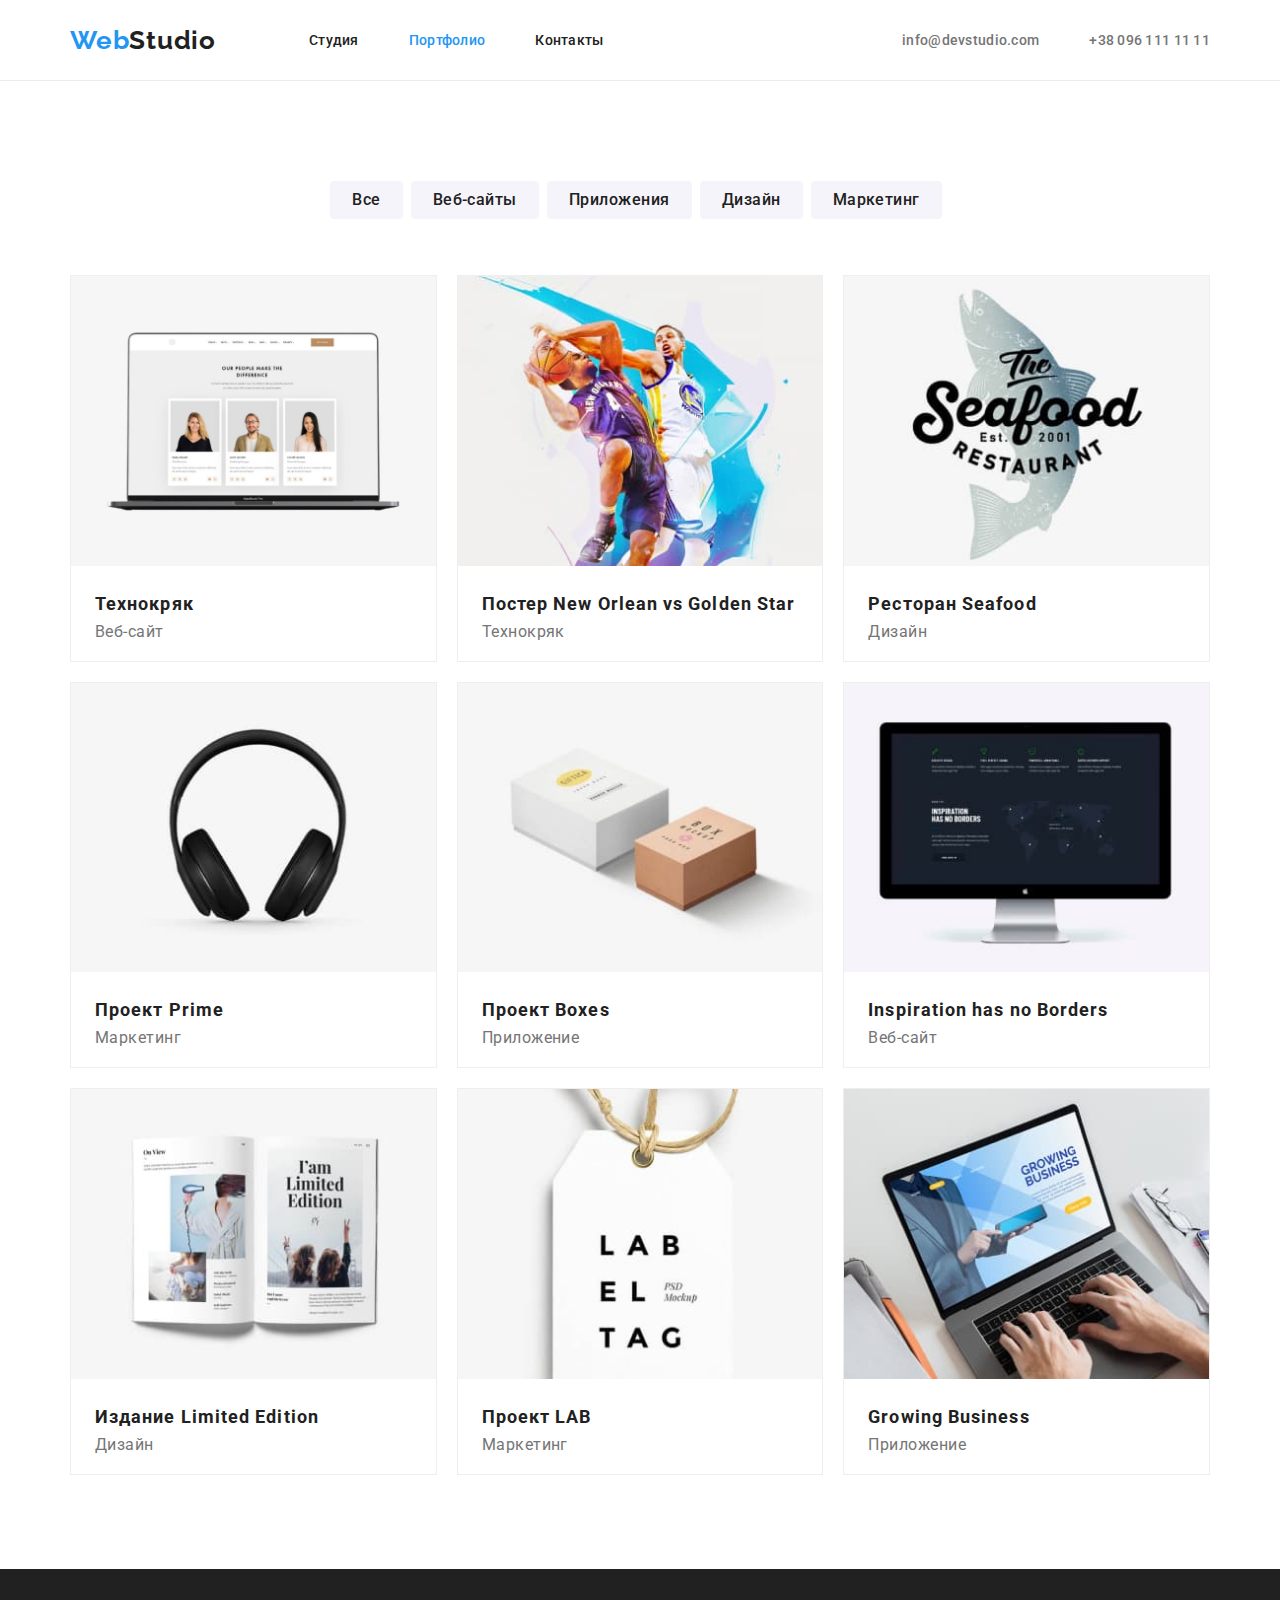
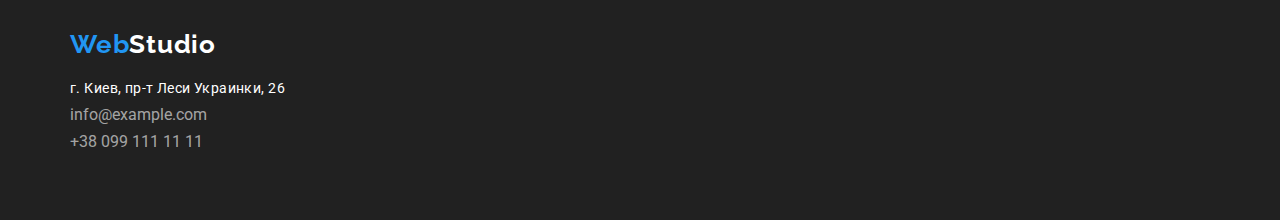
==== commit 57df762f: "add10" ====
--- a/portfolio.html
+++ b/portfolio.html
@@ -21,7 +21,7 @@
         <nav>
             <ul class="nav-list">
                 <li class="item"><a class="link" href="index.html">Студия</a></li>
-                <li class="item"><a class="link" href="portfolio.html">Портфолио</a></li>
+                <li class="item"><a class="link current" href="portfolio.html">Портфолио</a></li>
                 <li class="item"><a class="link" href="#">Контакты</a></li>
             </ul>
         </nav>
--- a/css/style.css
+++ b/css/style.css
@@ -1,14 +1,20 @@
 :root {
   --pretty-color: #2196f3;
+  --blue-color: #2196f3;
+  --light-blue: #188ce8;
   --while-color: #ffffff;
+  --light-color: #f5f4fa;
+  --portfolio-color: #eeeeee;
+  --nav-btn-color: #ececec;
+  --light-grey: rgba(255, 255, 255, 0.6);
   --grey-color: #757575;
   --black-color: #212121;
-  --blue-color: #2196f3;
-  --light-blue:#188ce8;
   --dark-color: #2f303a;
-  --light-color: #f5f4fa;
-  --light-grey: rgba(255, 255, 255, 0.6);
-  --sing-color:0px 4px 4px rgba(0, 0, 0, 0.15);
+  --sing-color: 0px 4px 4px rgba(0, 0, 0, 0.15);
+  --feature-card-shadow: 0px 1px 3px rgba(0, 0, 0, 0.12), 0px 1px 1px rgba(0, 0, 0, 0.14),
+    0px 2px 1px rgba(0, 0, 0, 0.2);
+  --card-set-gap: 20px;
+  --card-set-feature: 30px;
 
   --main-font: 'Roboto', sans-serif;
   --accent-font: 'Raleway', sans-serif;
@@ -64,16 +70,12 @@
 .main-nav {
   display: flex;
   align-items: center;
- 
-  margin-bottom: 56px;
-  padding-top: 24px;
-  
-}
-
-.nav-list{
+}
+
+.nav-list {
   display: flex;
   margin-left: 93px;
- 
+
   justify-content: center;
 }
 
@@ -81,35 +83,46 @@
   margin-right: 50px;
 }
 
-.nav-list .item:last-child{
-margin-right: 0;
-} 
+.nav-list .item :hover,
+.nav-list .item :focus,
+.auth-list .item :hover,
+.auth-list .item :focus,
+.nav-list .item .current {
+  color: var(--pretty-color);
+}
+
+.nav-list .item:last-child {
+  margin-right: 0;
+}
 
 .nav-list .link {
   display: block;
-  padding-top: 20px;
-  padding-bottom: 20px;
-}
+  padding-top: 32px;
+  padding-bottom: 32px;
+}
+
 .nav-list-btn {
   display: flex;
   margin-bottom: 56px;
+  padding-top: 100px;
+
   justify-content: center;
 }
 
 /* BTN */
 .btn {
-  color: var(--black-color);
+  margin-right: 8px;
+  padding: 6px 22px;
+  color: var(--black-color);
+
   font-weight: 500;
   font-size: 16px;
   line-height: 1.625;
   letter-spacing: 0.03em;
-
-  margin-right: 8px;
-  padding: 6px 22px;
   text-align: center;
-  
+
   cursor: pointer;
-  background: #F5F4FA;
+  background: var(--light-color);
   border-radius: 4px;
   border: none;
 }
@@ -117,7 +130,7 @@
 .btn:focus,
 .btn:hover {
   color: var(--while-color);
-  background-color:  #188CE8;
+  background-color: var(--light-blue);
   border-radius: 4px;
 }
 /* BTN */
@@ -127,8 +140,11 @@
   display: flex;
   margin-left: auto;
 }
-
-.auth-list .item+ .item {
+.auth-list .item {
+  color: var(--grey-color);
+}
+
+.auth-list .item + .item {
   margin-left: 50px;
 }
 
@@ -147,26 +163,33 @@
 .web {
   color: var(--pretty-color);
 }
+
 .studio {
   color: var(--black-color);
 }
+
 /* LOGO */
 
 /* SECTION */
 
 .section-one {
   background-color: var(--dark-color);
+  padding: 200px 0;
   text-align: center;
 }
-
+.section-two {
+  padding-top: 94px;
+}
 .section-three {
+  padding-top: 94px;
+  padding-bottom: 94px;
   background: var(--light-color);
 }
 
 /* SECTION */
 
-
 /* ITEM */
+
 .item {
   color: var(--black-color);
 
@@ -176,23 +199,15 @@
   letter-spacing: 0.02em;
 }
 
-.item:hover {
-  color: var(--pretty-color);
-}
-
-/* ITEM */
-
 /* BISNES */
 
 .bisnes {
   color: var(--while-color);
   margin-bottom: 40px;
-  padding-top: 200px;
 
   font-weight: 900;
   font-size: 44px;
-  /* line-height: 1.363; */
-  
+
   text-align: center;
   letter-spacing: 0.06em;
   text-transform: uppercase;
@@ -203,6 +218,8 @@
 /* SING-LINK*/
 
 .sign-link {
+  padding: 10px 32px;
+
   color: var(--while-color);
   background: var(--blue-color);
   font-family: inherit;
@@ -211,12 +228,8 @@
   font-size: 16px;
   line-height: 1.875;
   letter-spacing: 0.06em;
-  text-transform: uppercase;
-
-  margin-bottom: 210px;
 
   cursor: pointer;
-  padding: 10px 32px;
 
   border-radius: 4px;
   box-shadow: var(--sing-color);
@@ -226,8 +239,8 @@
 .sign-link:hover,
 .sign-link:focus {
   color: var(--while-color);
-  background:var(--light-blue);
- 
+  background: var(--light-blue);
+
   border: none;
 }
 
@@ -235,30 +248,42 @@
 
 /* FEATURE-LIST*/
 
-.feature-list{
-  display: flex;
-  padding-top: 94px;
-  padding-bottom: 94px;
+.feature-list {
+  display: flex;
 }
 
 .feature-list .item {
-  margin-right: 30px;
+  margin-right: var(--card-set-feature);
 }
 
 .feature-list .item:nth-child(4n) {
   margin-right: 0;
 }
+.feature-content {
+  color: var(--grey-color);
+  font-weight: normal;
+  font-size: 14px;
+
+  line-height: 1.714;
+  letter-spacing: 0.03em;
+}
 
 .feature-list .card {
-  margin-right: 30px;
+  margin-right: var(--card-set-feature);
+  margin-top: 50px;
+
+  background: var(--while-color);
+  border-radius: 0px 0px 4px 4px;
+  box-shadow: var(--feature-card-shadow);
 }
 
 .feature-list .card:nth-child(4n) {
-  margin-right:0;
+  margin-right: 0;
 }
 
 .feature-list .work {
-  margin-right: 30px;
+  margin-right: var(--card-set-feature);
+  margin-top: 50px;
 }
 
 .feature-list .work:nth-child(3n) {
@@ -266,7 +291,14 @@
 }
 
 .feature-title {
+  color: var(--black-color);
   margin-bottom: 10px;
+
+  font-weight: bold;
+  font-size: 14px;
+  line-height: 1.143;
+  letter-spacing: 0.03em;
+  text-transform: uppercase;
 }
 
 /* FEATURE-LIST*/
@@ -276,48 +308,36 @@
 .portfolio-list {
   display: flex;
   flex-wrap: wrap;
-  text-align: center;
+
   padding-bottom: 94px;
-
   margin-left: -20px;
   margin-top: -20px;
 }
 
 .nav-btn {
-  border-top: 1px solid #ECECEC;
-}
-.portfolio-list > .item{
-  outline: 1px solid #EEEEEE;
-  /* outline: 1px solid red;  */
+  border-top: 1px solid var(--nav-btn-color);
+}
+
+.portfolio-list > .item {
   flex-basis: calc(100% / 3 - 20px);
-  margin-left: 20px;
-  margin-top: 20px;
-}
-
-/*
-.portfolio-list .item {
-  width: 370px; 
-  margin-right: 15px;
-  background-color: tomato;
-  text-align: center;
-}
-
-.portfolio-list .item:nth-child(3n) {
-  margin-right: 0;
-}
-*/
+  margin-left: var(--card-set-gap);
+  margin-top: var(--card-set-gap);
+
+  border: 1px solid var(--portfolio-color);
+  background: var(--while-color);
+}
+
 /* PORTFOLIO-LIST*/
 
 /* TITLE */
 
 .title {
   color: var(--black-color);
+
   font-size: 36px;
   line-height: 42px;
   text-align: center;
   letter-spacing: 0.03em;
-
-  padding-top: 94px;
 }
 
 /* TITLE */
@@ -330,40 +350,41 @@
 
 .card-team {
   color: var(--black-color);
+  margin-bottom: 10px;
 
   font-weight: 500;
   font-size: 16px;
   line-height: 1.188;
   letter-spacing: 0.03em;
-
-  margin-bottom: 10px;
-  margin-top: 30px;
- 
 }
 
 .card-li {
   color: var(--grey-color);
-}
-
+  padding-bottom: 30px;
+}
+.team {
+  margin-bottom: 30px;
+}
 .name {
   color: var(--black-color);
+  padding-top: 20px;
+  padding-left: 24px;
 
   font-weight: bold;
   font-size: 18px;
   letter-spacing: 0.06em;
   line-height: 2;
-  padding-top: 20px;
 }
 
 .grup {
   color: var(--grey-color);
+  padding-bottom: 20px;
+  padding-left: 24px;
 
   font-weight: normal;
   font-size: 16px;
   line-height: 1.187;
   letter-spacing: 0.03em;
-
-  padding-bottom: 20px;
 }
 
 /* CARD */
@@ -397,15 +418,13 @@
 
 .contact-footer {
   color: var(--light-grey);
+  margin-bottom: 9px;
   font-style: normal;
-  margin-bottom: 9px;
 }
 
 .footer-logo {
   padding-top: 60px;
   padding-bottom: 60px;
- 
 }
 
 /* FOOTER */
-
